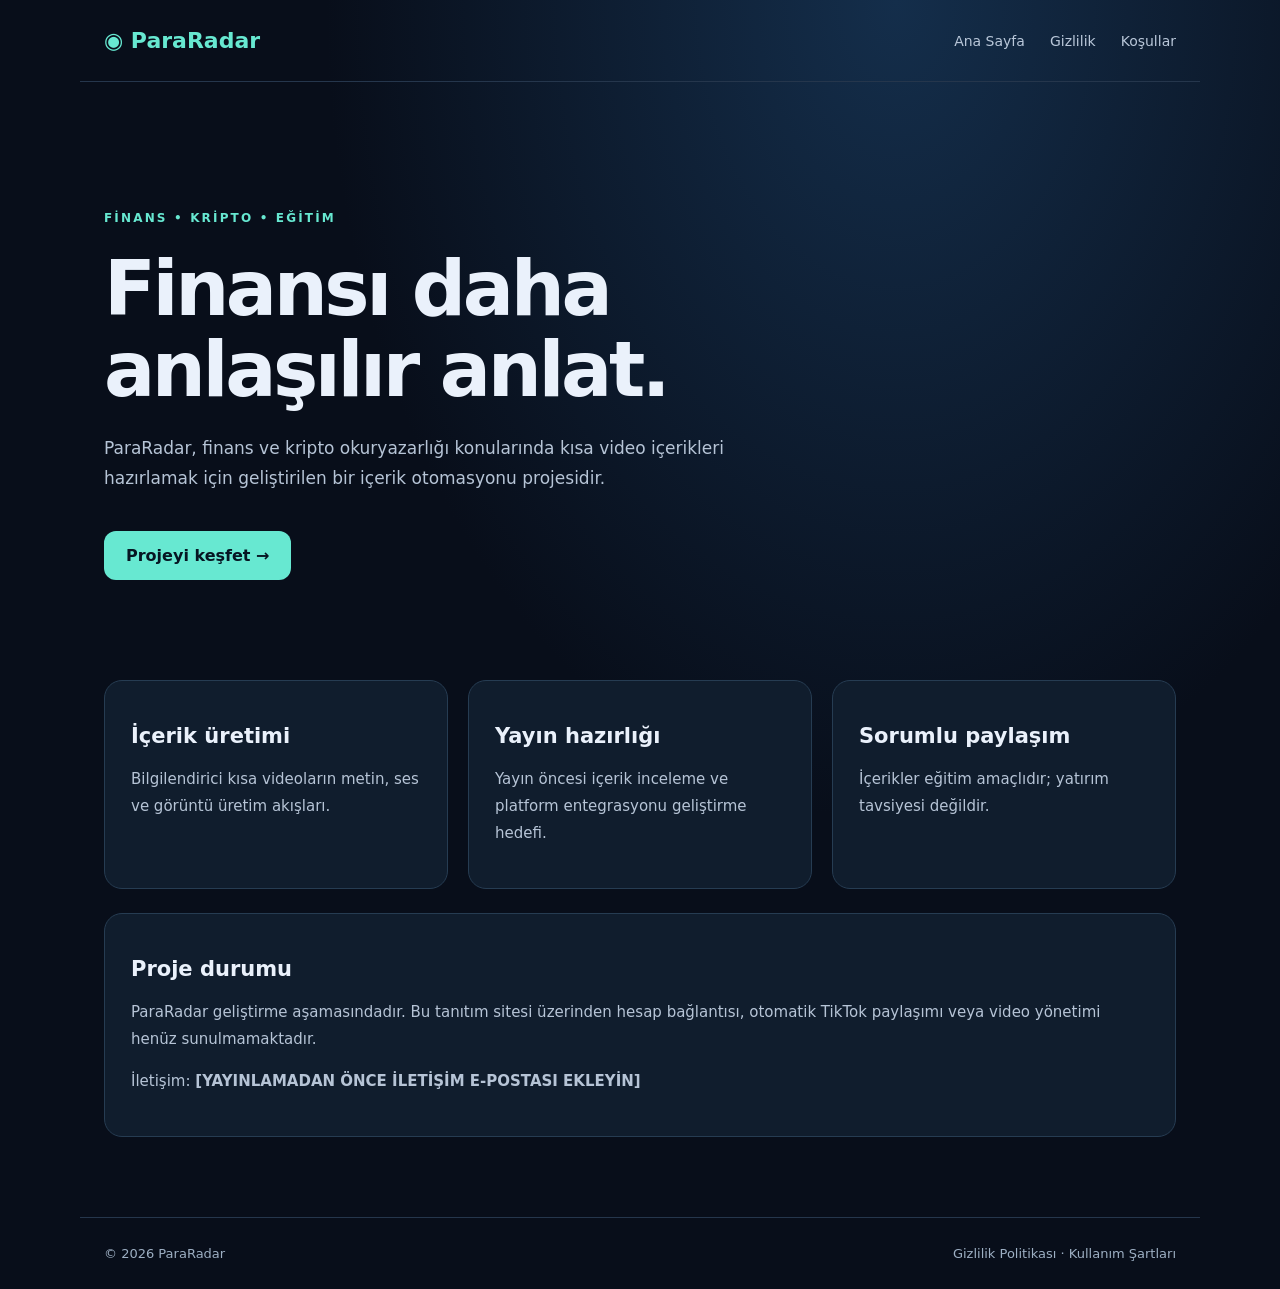
==== pararadar-web/index.html @ e06fcb5c "ParaRadar web sitesi" ====
<!doctype html><html lang="tr"><head><meta charset="utf-8"><meta name="viewport" content="width=device-width,initial-scale=1"><meta name="description" content="ParaRadar: finans ve kripto okuryazarlığı için video içerik üretimi projesi."><title>ParaRadar | Finans İçerik Stüdyosu</title><link rel="stylesheet" href="style.css"></head><body><header><a class="brand" href="index.html">◉ ParaRadar</a><nav><a href="index.html">Ana Sayfa</a><a href="privacy.html">Gizlilik</a><a href="terms.html">Koşullar</a></nav></header><main><section class="hero"><span class="eyebrow">FİNANS • KRİPTO • EĞİTİM</span><h1>Finansı daha anlaşılır anlat.</h1><p>ParaRadar, finans ve kripto okuryazarlığı konularında kısa video içerikleri hazırlamak için geliştirilen bir içerik otomasyonu projesidir.</p><a class="btn" href="#about">Projeyi keşfet →</a></section><section id="about" class="grid"><article><h2>İçerik üretimi</h2><p>Bilgilendirici kısa videoların metin, ses ve görüntü üretim akışları.</p></article><article><h2>Yayın hazırlığı</h2><p>Yayın öncesi içerik inceleme ve platform entegrasyonu geliştirme hedefi.</p></article><article><h2>Sorumlu paylaşım</h2><p>İçerikler eğitim amaçlıdır; yatırım tavsiyesi değildir.</p></article></section><section class="note"><h2>Proje durumu</h2><p>ParaRadar geliştirme aşamasındadır. Bu tanıtım sitesi üzerinden hesap bağlantısı, otomatik TikTok paylaşımı veya video yönetimi henüz sunulmamaktadır.</p><p>İletişim: <strong>[YAYINLAMADAN ÖNCE İLETİŞİM E-POSTASI EKLEYİN]</strong></p></section></main><footer><span>© 2026 ParaRadar</span><span><a href="privacy.html">Gizlilik Politikası</a> · <a href="terms.html">Kullanım Şartları</a></span></footer></body></html>
---- pararadar-web/style.css ----
:root{color-scheme:dark;font-family:Inter,system-ui,-apple-system,Segoe UI,sans-serif;background:#080e1a;color:#eaf1fb}*{box-sizing:border-box}body{margin:0;background:radial-gradient(ellipse at 70% 0%,#142e4b 0%,#080e1a 45%);min-height:100vh}a{color:inherit;text-decoration:none}header,footer{max-width:1120px;margin:auto;display:flex;align-items:center;justify-content:space-between;padding:28px 24px;gap:24px}header{border-bottom:1px solid #25364c}.brand{font-size:22px;font-weight:800;color:#67e8d1}nav{display:flex;gap:25px;color:#b9c7d9;font-size:14px}nav a:hover,footer a:hover{color:#67e8d1}main{max-width:1120px;margin:auto;padding:30px 24px 80px}.hero{padding:95px 0 100px;max-width:780px}.eyebrow{font-size:12px;letter-spacing:.18em;color:#67e8d1;font-weight:750}h1{font-size:clamp(40px,7vw,76px);line-height:1.07;letter-spacing:-.045em;margin:22px 0}p{color:#b6c4d6;line-height:1.8;font-size:17px}.hero p{max-width:680px}.btn{display:inline-block;margin-top:20px;padding:15px 22px;border-radius:12px;background:#67e8d1;color:#061522;font-weight:750}.grid{display:grid;grid-template-columns:repeat(3,1fr);gap:20px}.grid article,.note{border:1px solid #263c52;border-radius:18px;padding:26px;background:#101d2d}.grid h2,.note h2{font-size:21px}.grid p{font-size:15px}.note{margin-top:24px}.note p{font-size:15px}.legal{max-width:850px;padding-top:65px}.legal h1{font-size:clamp(38px,6vw,60px)}.legal h2{margin-top:38px;font-size:22px}footer{border-top:1px solid #25364c;color:#9dafc3;font-size:13px}@media(max-width:700px){header,footer{align-items:flex-start;flex-direction:column}nav{flex-wrap:wrap;gap:16px}.hero{padding:65px 0}.grid{grid-template-columns:1fr}}
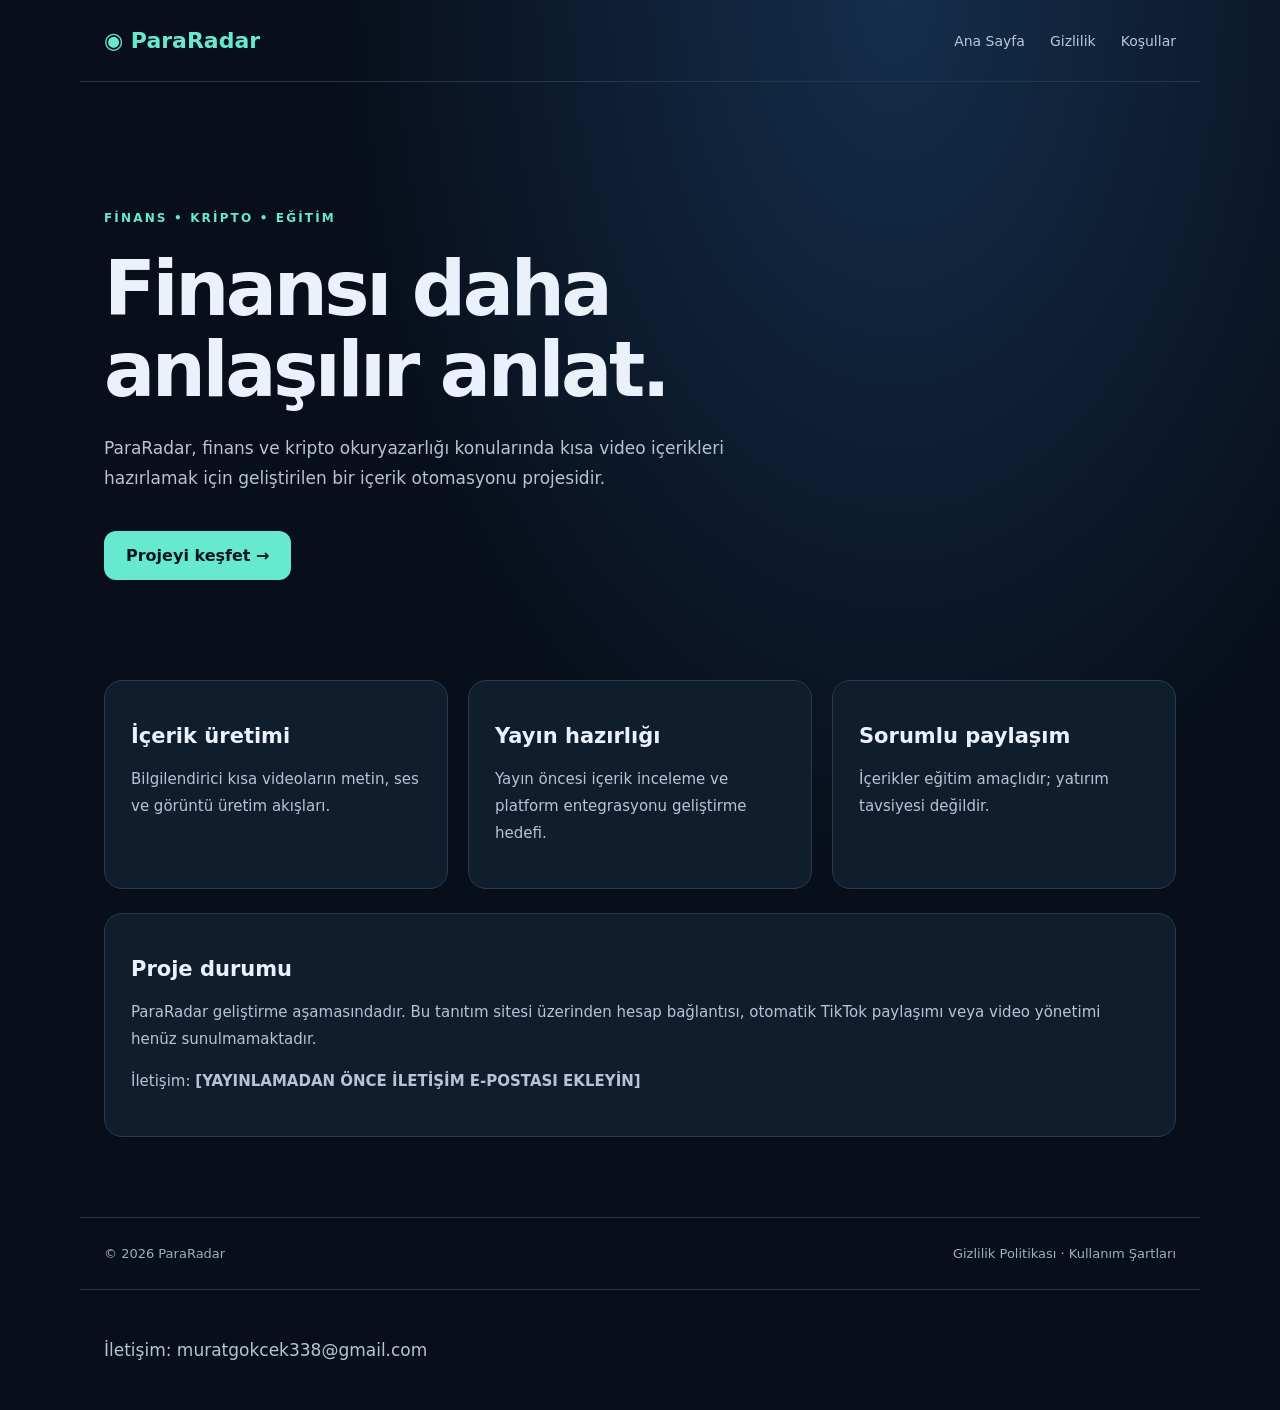
==== commit e9056a89: "Update index.html" ====
--- a/pararadar-web/index.html
+++ b/pararadar-web/index.html
@@ -1 +1,4 @@
 <!doctype html><html lang="tr"><head><meta charset="utf-8"><meta name="viewport" content="width=device-width,initial-scale=1"><meta name="description" content="ParaRadar: finans ve kripto okuryazarlığı için video içerik üretimi projesi."><title>ParaRadar | Finans İçerik Stüdyosu</title><link rel="stylesheet" href="style.css"></head><body><header><a class="brand" href="index.html">◉ ParaRadar</a><nav><a href="index.html">Ana Sayfa</a><a href="privacy.html">Gizlilik</a><a href="terms.html">Koşullar</a></nav></header><main><section class="hero"><span class="eyebrow">FİNANS • KRİPTO • EĞİTİM</span><h1>Finansı daha anlaşılır anlat.</h1><p>ParaRadar, finans ve kripto okuryazarlığı konularında kısa video içerikleri hazırlamak için geliştirilen bir içerik otomasyonu projesidir.</p><a class="btn" href="#about">Projeyi keşfet →</a></section><section id="about" class="grid"><article><h2>İçerik üretimi</h2><p>Bilgilendirici kısa videoların metin, ses ve görüntü üretim akışları.</p></article><article><h2>Yayın hazırlığı</h2><p>Yayın öncesi içerik inceleme ve platform entegrasyonu geliştirme hedefi.</p></article><article><h2>Sorumlu paylaşım</h2><p>İçerikler eğitim amaçlıdır; yatırım tavsiyesi değildir.</p></article></section><section class="note"><h2>Proje durumu</h2><p>ParaRadar geliştirme aşamasındadır. Bu tanıtım sitesi üzerinden hesap bağlantısı, otomatik TikTok paylaşımı veya video yönetimi henüz sunulmamaktadır.</p><p>İletişim: <strong>[YAYINLAMADAN ÖNCE İLETİŞİM E-POSTASI EKLEYİN]</strong></p></section></main><footer><span>© 2026 ParaRadar</span><span><a href="privacy.html">Gizlilik Politikası</a> · <a href="terms.html">Kullanım Şartları</a></span></footer></body></html>
+<footer>
+  <p>İletişim: <a href="mailto:muratgokcek338@gmail.com">muratgokcek338@gmail.com</a></p>
+</footer>
